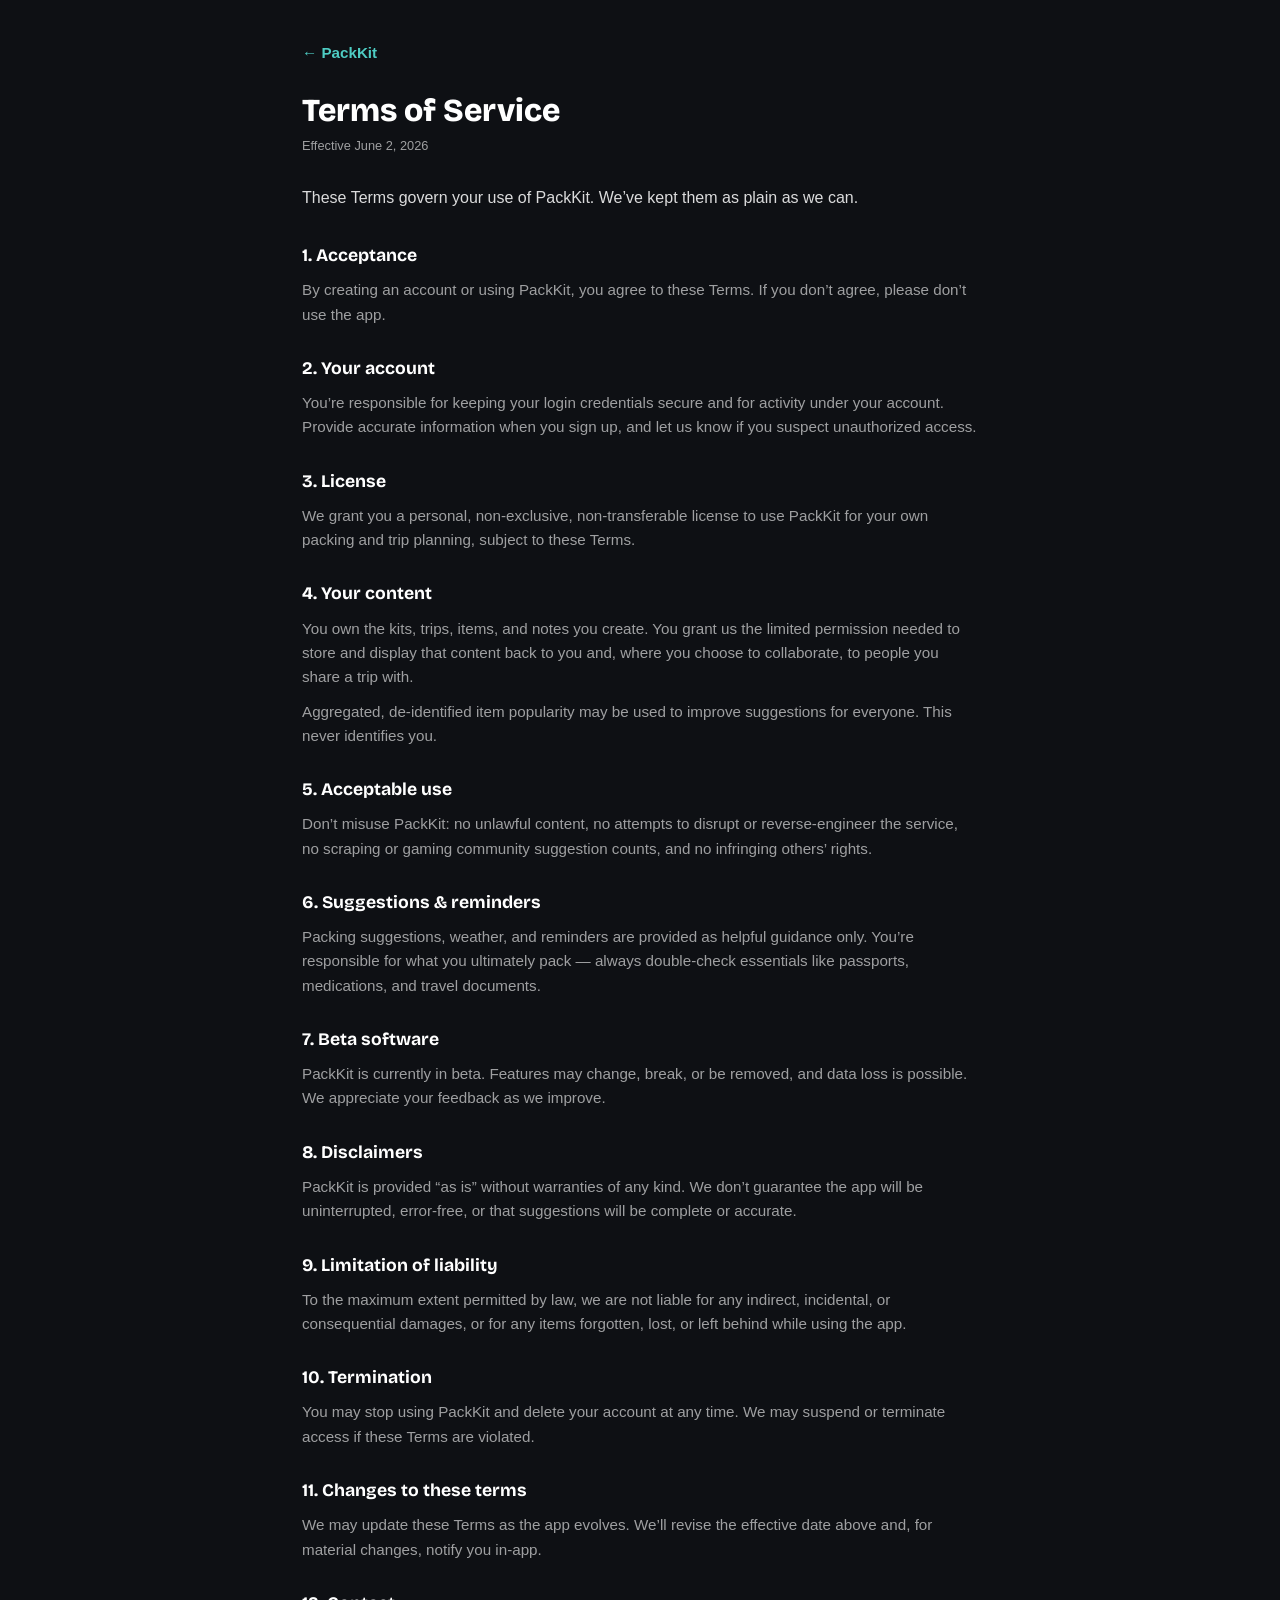
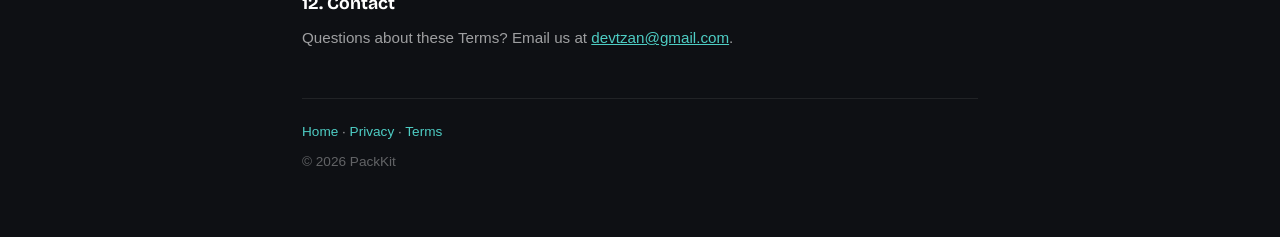
==== terms.html @ 88227994 "PackKit Privacy Policy + Terms (public legal pages)" ====
<!DOCTYPE html>
<html lang="en">
<head>
<meta charset="utf-8">
<meta name="viewport" content="width=device-width, initial-scale=1">
<meta name="robots" content="index, follow">
<title>Terms of Service · PackKit</title>
<link rel="preconnect" href="https://fonts.googleapis.com">
<link rel="preconnect" href="https://fonts.gstatic.com" crossorigin>
<link href="https://fonts.googleapis.com/css2?family=Bricolage+Grotesque:opsz,wght@12..96,600;12..96,700;12..96,800&display=swap" rel="stylesheet">
<link rel="stylesheet" href="style.css">
</head>
<body>
<main class="wrap">
  <a class="back" href="index.html">← PackKit</a>
  <h1>Terms of Service</h1>
  <p class="eff">Effective June 2, 2026</p>
  <p class="intro">These Terms govern your use of PackKit. We’ve kept them as plain as we can.</p>
    <section>
    <h2>1. Acceptance</h2>
      <p>By creating an account or using PackKit, you agree to these Terms. If you don’t agree, please don’t use the app.</p>
  </section>
  <section>
    <h2>2. Your account</h2>
      <p>You’re responsible for keeping your login credentials secure and for activity under your account. Provide accurate information when you sign up, and let us know if you suspect unauthorized access.</p>
  </section>
  <section>
    <h2>3. License</h2>
      <p>We grant you a personal, non-exclusive, non-transferable license to use PackKit for your own packing and trip planning, subject to these Terms.</p>
  </section>
  <section>
    <h2>4. Your content</h2>
      <p>You own the kits, trips, items, and notes you create. You grant us the limited permission needed to store and display that content back to you and, where you choose to collaborate, to people you share a trip with.</p>
      <p>Aggregated, de-identified item popularity may be used to improve suggestions for everyone. This never identifies you.</p>
  </section>
  <section>
    <h2>5. Acceptable use</h2>
      <p>Don’t misuse PackKit: no unlawful content, no attempts to disrupt or reverse-engineer the service, no scraping or gaming community suggestion counts, and no infringing others’ rights.</p>
  </section>
  <section>
    <h2>6. Suggestions &amp; reminders</h2>
      <p>Packing suggestions, weather, and reminders are provided as helpful guidance only. You’re responsible for what you ultimately pack — always double-check essentials like passports, medications, and travel documents.</p>
  </section>
  <section>
    <h2>7. Beta software</h2>
      <p>PackKit is currently in beta. Features may change, break, or be removed, and data loss is possible. We appreciate your feedback as we improve.</p>
  </section>
  <section>
    <h2>8. Disclaimers</h2>
      <p>PackKit is provided “as is” without warranties of any kind. We don’t guarantee the app will be uninterrupted, error-free, or that suggestions will be complete or accurate.</p>
  </section>
  <section>
    <h2>9. Limitation of liability</h2>
      <p>To the maximum extent permitted by law, we are not liable for any indirect, incidental, or consequential damages, or for any items forgotten, lost, or left behind while using the app.</p>
  </section>
  <section>
    <h2>10. Termination</h2>
      <p>You may stop using PackKit and delete your account at any time. We may suspend or terminate access if these Terms are violated.</p>
  </section>
  <section>
    <h2>11. Changes to these terms</h2>
      <p>We may update these Terms as the app evolves. We’ll revise the effective date above and, for material changes, notify you in-app.</p>
  </section>
  <section>
    <h2>12. Contact</h2>
      <p>Questions about these Terms? Email us at <a href="mailto:devtzan@gmail.com">devtzan@gmail.com</a>.</p>
  </section>
  <footer class="foot">
    <a href="index.html">Home</a> · <a href="privacy.html">Privacy</a> · <a href="terms.html">Terms</a>
    <div class="copy">© 2026 PackKit</div>
  </footer>
</main>
</body>
</html>
---- style.css ----
:root {
  --bg: #0E1014;
  --surface: #1A1E27;
  --teal: #4ECDC4;
  --text: #FFFFFF;
  --muted: rgba(255,255,255,0.6);
  --line: rgba(255,255,255,0.08);
}
* { box-sizing: border-box; }
html { -webkit-text-size-adjust: 100%; }
body {
  margin: 0;
  background: var(--bg);
  color: var(--text);
  font-family: -apple-system, BlinkMacSystemFont, "Segoe UI", Roboto, Helvetica, Arial, sans-serif;
  line-height: 1.6;
}
.wrap { max-width: 720px; margin: 0 auto; padding: 40px 22px 64px; }
.back {
  display: inline-block; color: var(--teal); text-decoration: none;
  font-weight: 600; font-size: 0.95rem; margin-bottom: 28px;
}
.back:hover { text-decoration: underline; }
h1 {
  font-family: "Bricolage Grotesque", sans-serif; font-weight: 800;
  font-size: 2rem; line-height: 1.15; margin: 0 0 6px;
}
.eff { color: var(--muted); font-size: 0.8rem; margin: 0 0 28px; }
.intro { color: rgba(255,255,255,0.85); font-size: 1rem; margin: 0 0 32px; }
section { margin-bottom: 28px; }
h2 {
  font-family: "Bricolage Grotesque", sans-serif; font-weight: 700;
  font-size: 1.1rem; margin: 0 0 8px;
}
section p { color: var(--muted); font-size: 0.95rem; margin: 0 0 10px; }
a { color: var(--teal); }
.foot {
  margin-top: 48px; padding-top: 22px; border-top: 1px solid var(--line);
  color: var(--muted); font-size: 0.85rem;
}
.foot a { color: var(--teal); text-decoration: none; }
.foot a:hover { text-decoration: underline; }
.copy { margin-top: 8px; color: rgba(255,255,255,0.35); }
/* index landing */
.hero { text-align: center; padding: 24px 0 8px; }
.hero h1 { font-size: 2.4rem; }
.tag { color: var(--muted); font-size: 1.05rem; margin: 4px 0 32px; }
.cards { display: grid; gap: 14px; }
.card {
  display: block; background: var(--surface); border-radius: 16px;
  padding: 20px 22px; text-decoration: none; color: var(--text);
  border: 1px solid var(--line);
}
.card:hover { border-color: var(--teal); }
.card h3 { margin: 0 0 4px; font-size: 1.1rem; font-family: "Bricolage Grotesque", sans-serif; font-weight: 700; }
.card p { margin: 0; color: var(--muted); font-size: 0.9rem; }
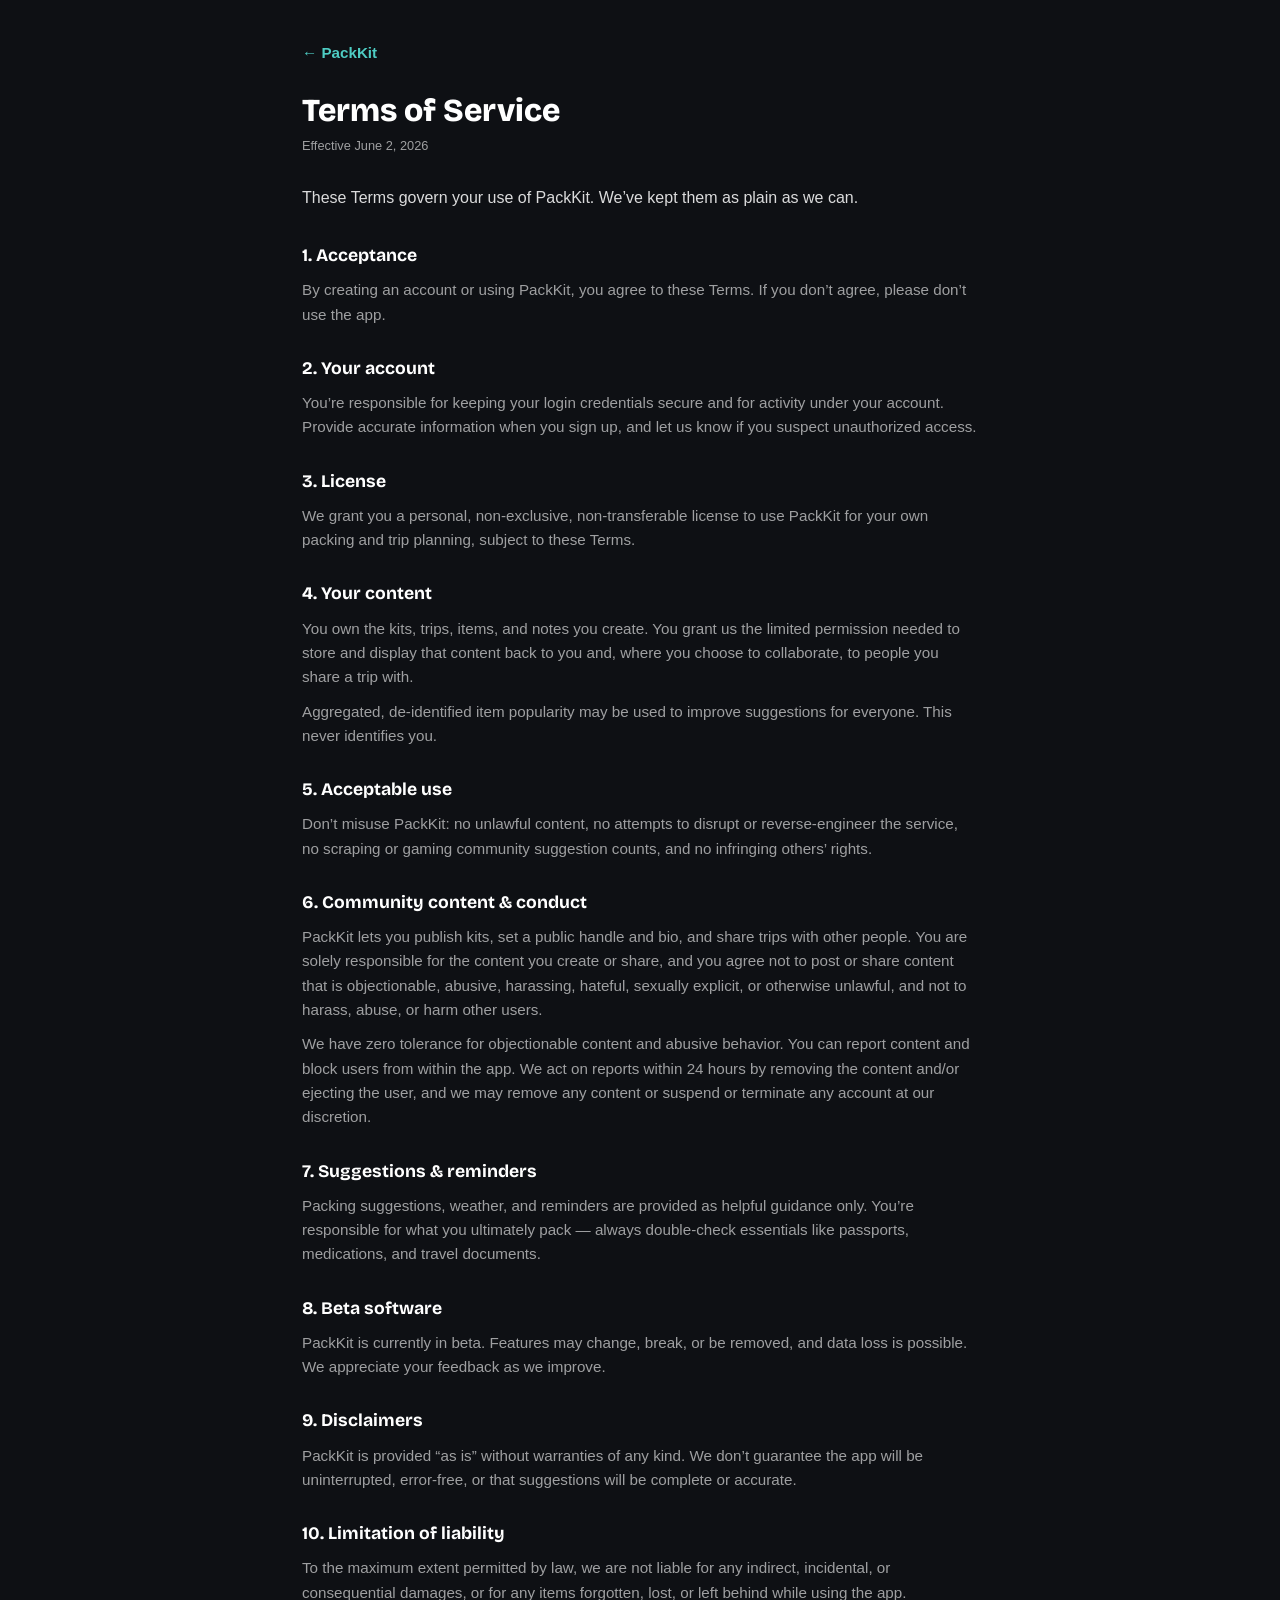
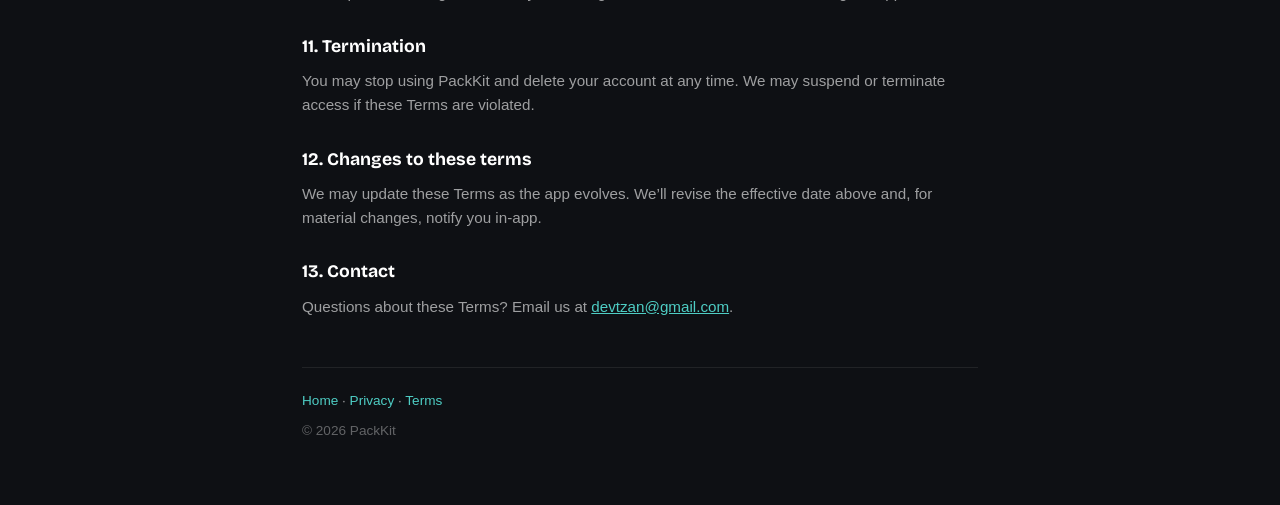
==== commit 28c57fdd: "Add UGC clauses: community conduct (Terms) + sharing-with-other-users (Privacy)" ====
--- a/terms.html
+++ b/terms.html
@@ -38,31 +38,36 @@
       <p>Don’t misuse PackKit: no unlawful content, no attempts to disrupt or reverse-engineer the service, no scraping or gaming community suggestion counts, and no infringing others’ rights.</p>
   </section>
   <section>
-    <h2>6. Suggestions &amp; reminders</h2>
+    <h2>6. Community content &amp; conduct</h2>
+      <p>PackKit lets you publish kits, set a public handle and bio, and share trips with other people. You are solely responsible for the content you create or share, and you agree not to post or share content that is objectionable, abusive, harassing, hateful, sexually explicit, or otherwise unlawful, and not to harass, abuse, or harm other users.</p>
+      <p>We have zero tolerance for objectionable content and abusive behavior. You can report content and block users from within the app. We act on reports within 24 hours by removing the content and/or ejecting the user, and we may remove any content or suspend or terminate any account at our discretion.</p>
+  </section>
+  <section>
+    <h2>7. Suggestions &amp; reminders</h2>
       <p>Packing suggestions, weather, and reminders are provided as helpful guidance only. You’re responsible for what you ultimately pack — always double-check essentials like passports, medications, and travel documents.</p>
   </section>
   <section>
-    <h2>7. Beta software</h2>
+    <h2>8. Beta software</h2>
       <p>PackKit is currently in beta. Features may change, break, or be removed, and data loss is possible. We appreciate your feedback as we improve.</p>
   </section>
   <section>
-    <h2>8. Disclaimers</h2>
+    <h2>9. Disclaimers</h2>
       <p>PackKit is provided “as is” without warranties of any kind. We don’t guarantee the app will be uninterrupted, error-free, or that suggestions will be complete or accurate.</p>
   </section>
   <section>
-    <h2>9. Limitation of liability</h2>
+    <h2>10. Limitation of liability</h2>
       <p>To the maximum extent permitted by law, we are not liable for any indirect, incidental, or consequential damages, or for any items forgotten, lost, or left behind while using the app.</p>
   </section>
   <section>
-    <h2>10. Termination</h2>
+    <h2>11. Termination</h2>
       <p>You may stop using PackKit and delete your account at any time. We may suspend or terminate access if these Terms are violated.</p>
   </section>
   <section>
-    <h2>11. Changes to these terms</h2>
+    <h2>12. Changes to these terms</h2>
       <p>We may update these Terms as the app evolves. We’ll revise the effective date above and, for material changes, notify you in-app.</p>
   </section>
   <section>
-    <h2>12. Contact</h2>
+    <h2>13. Contact</h2>
       <p>Questions about these Terms? Email us at <a href="mailto:devtzan@gmail.com">devtzan@gmail.com</a>.</p>
   </section>
   <footer class="foot">
